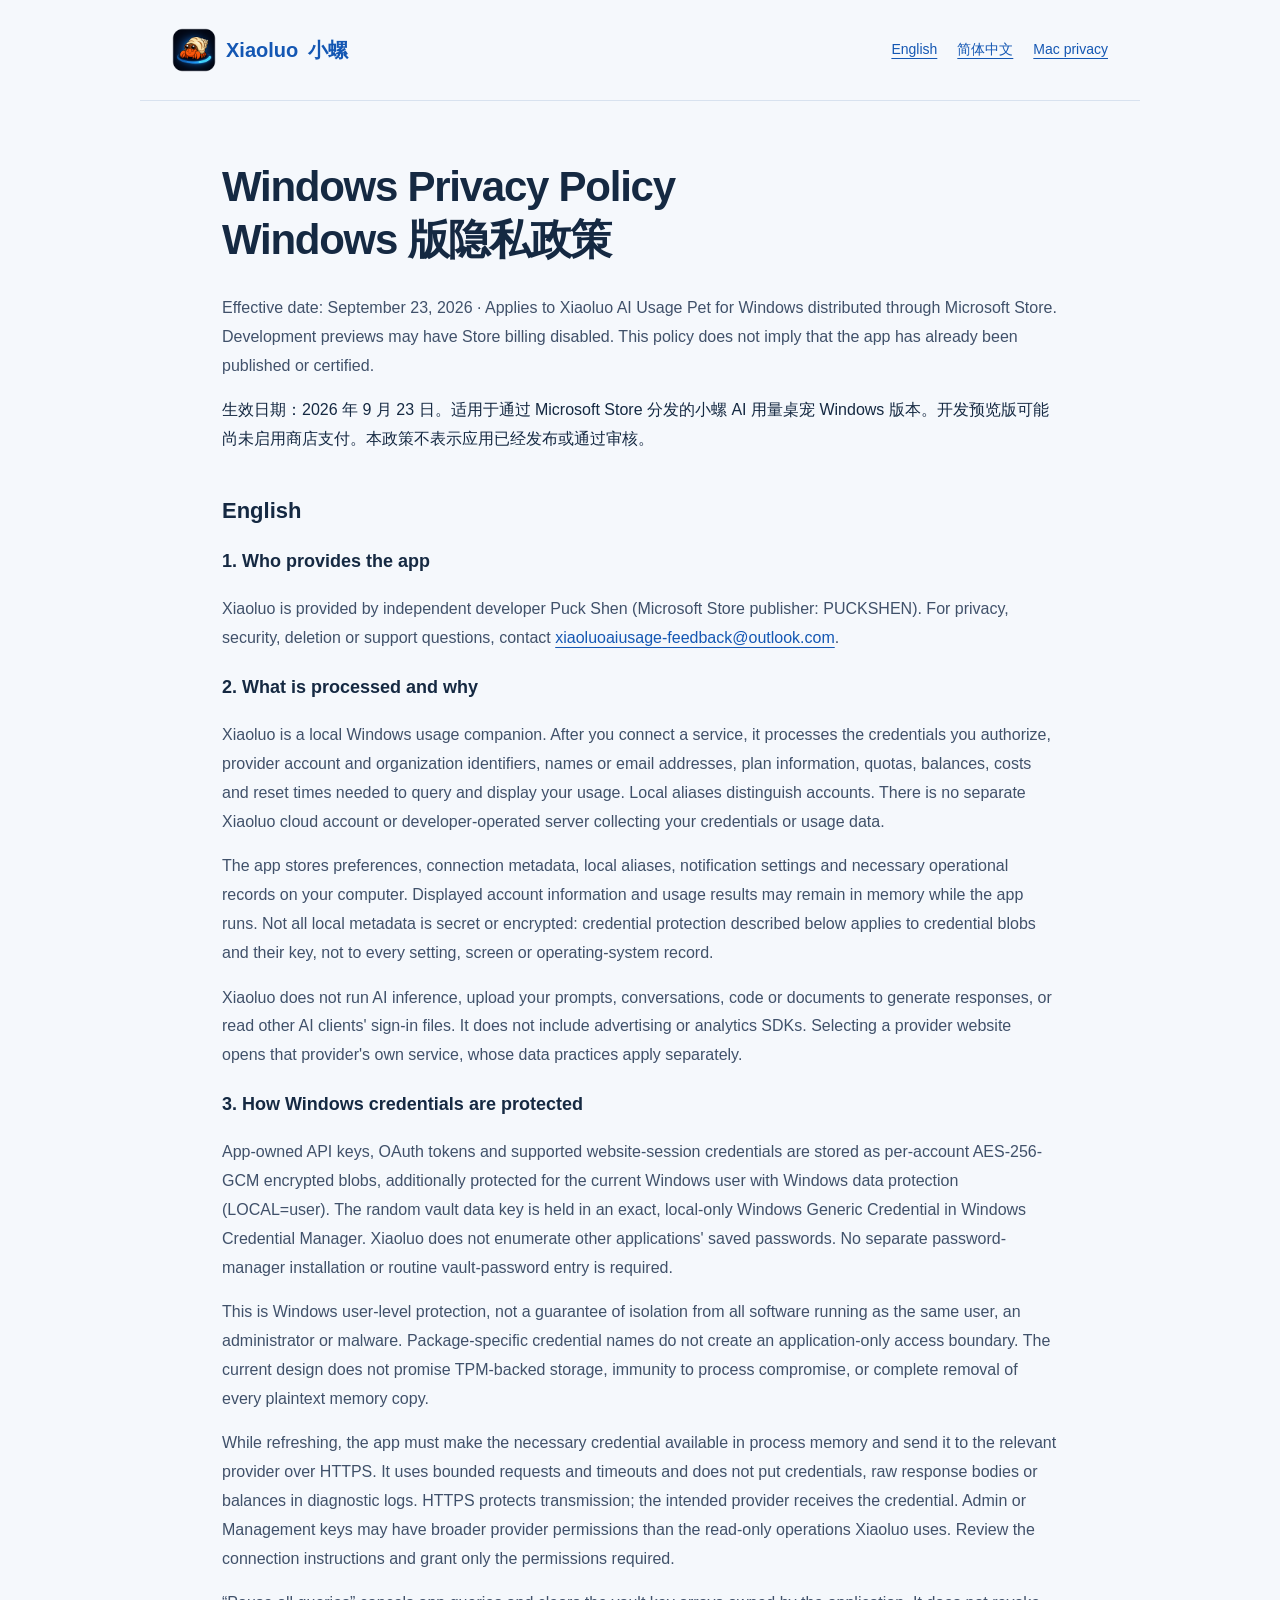
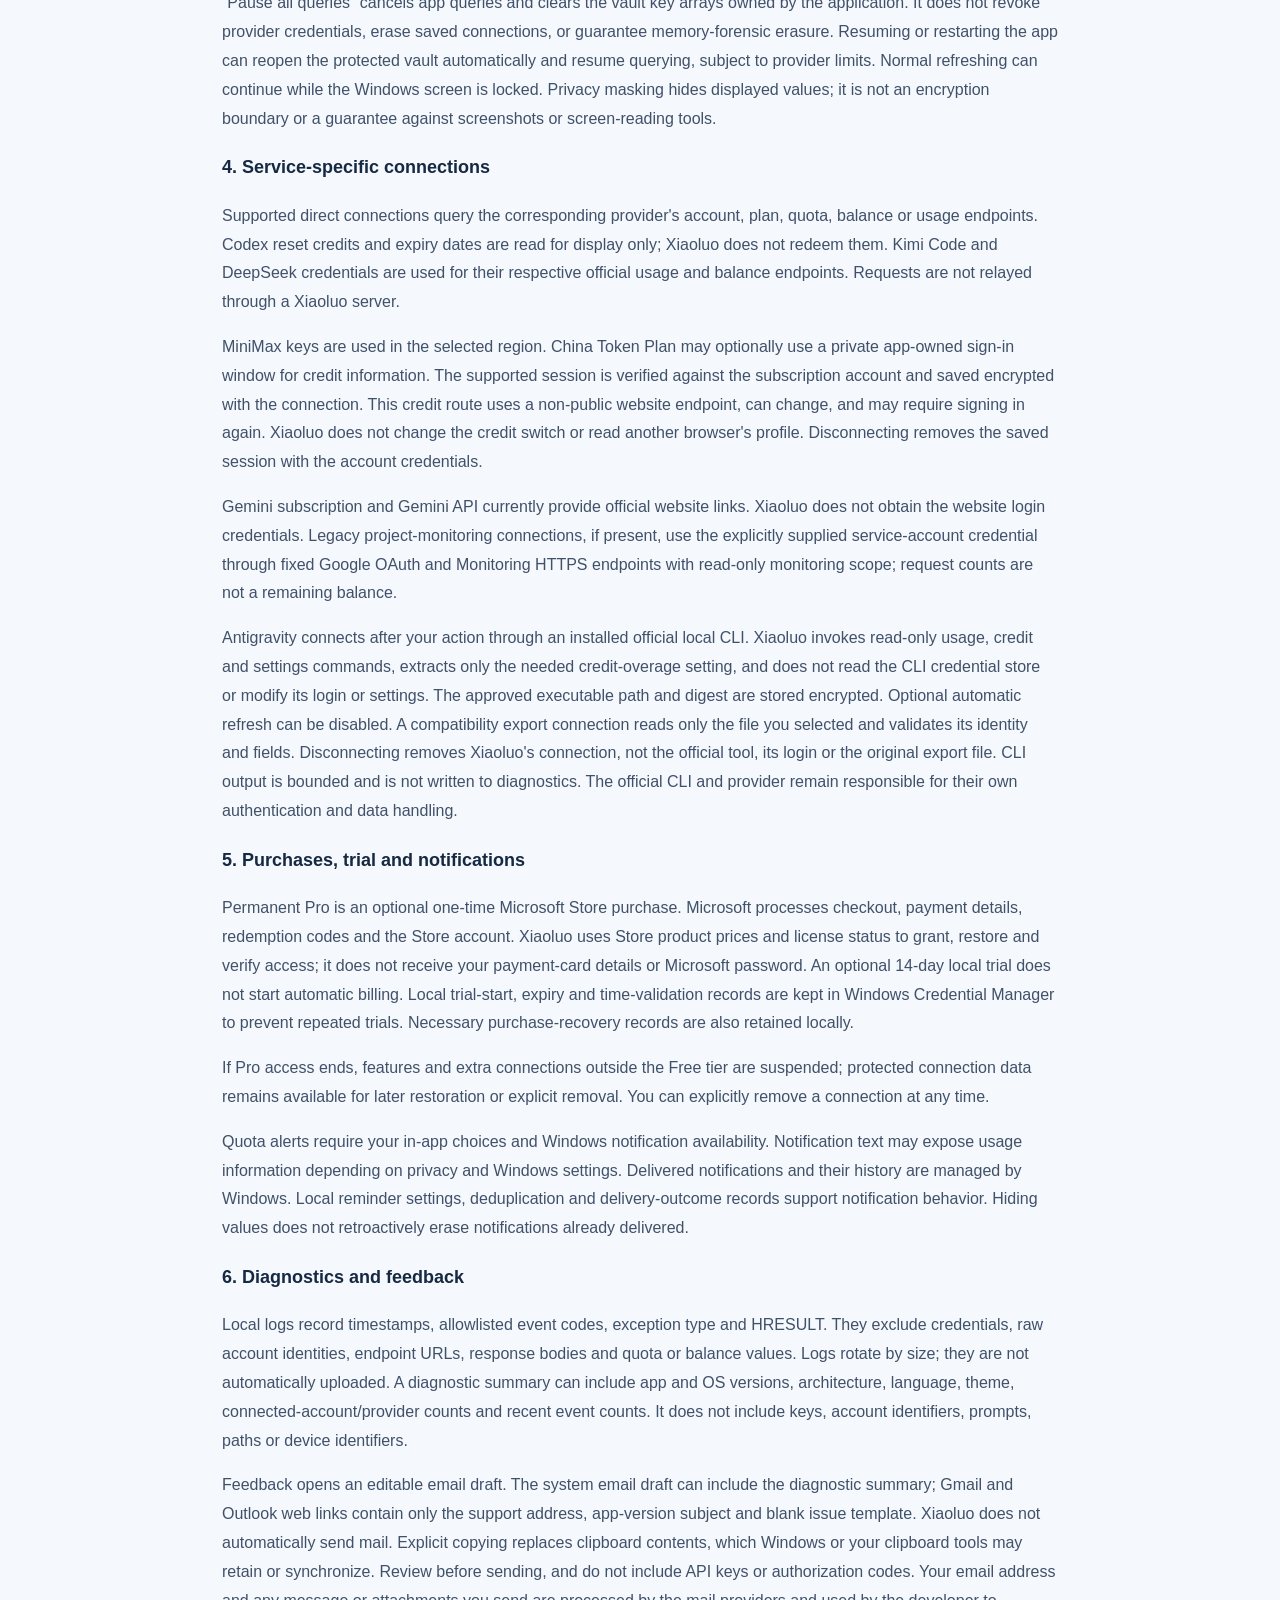
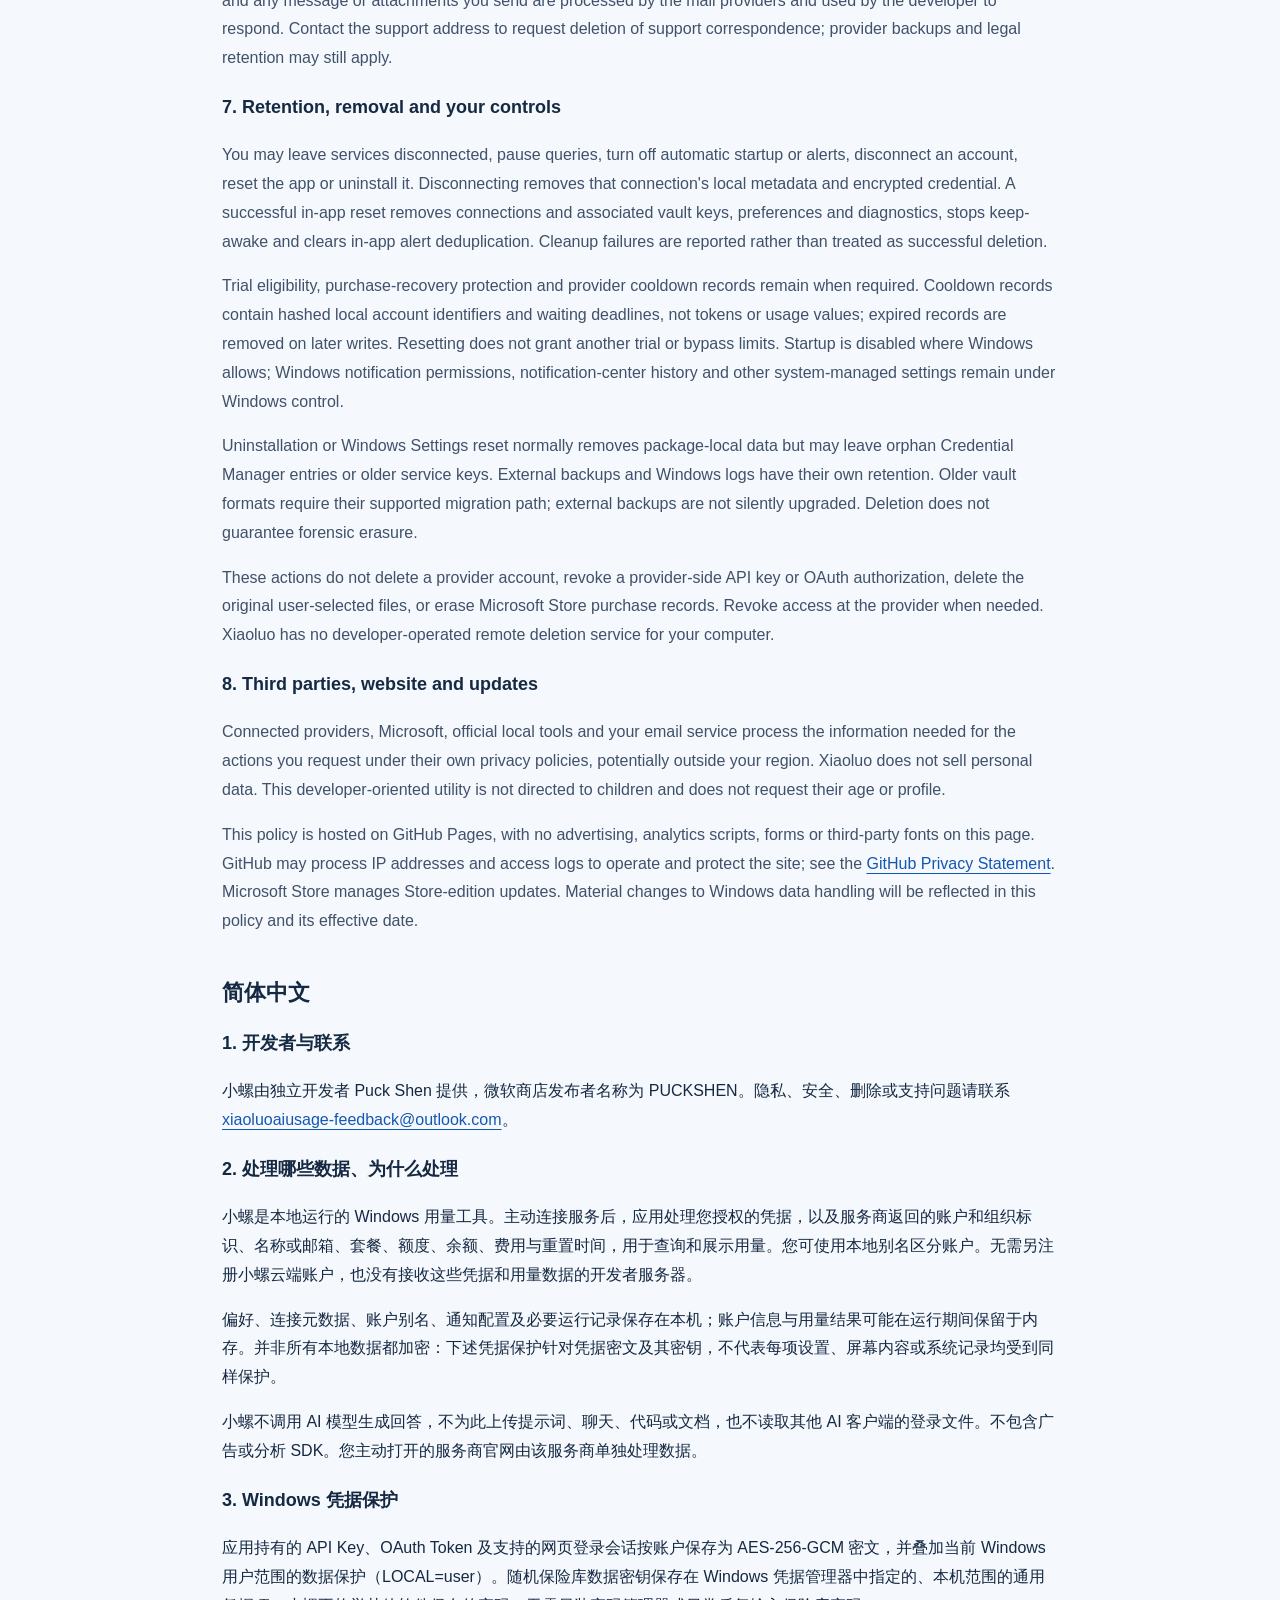
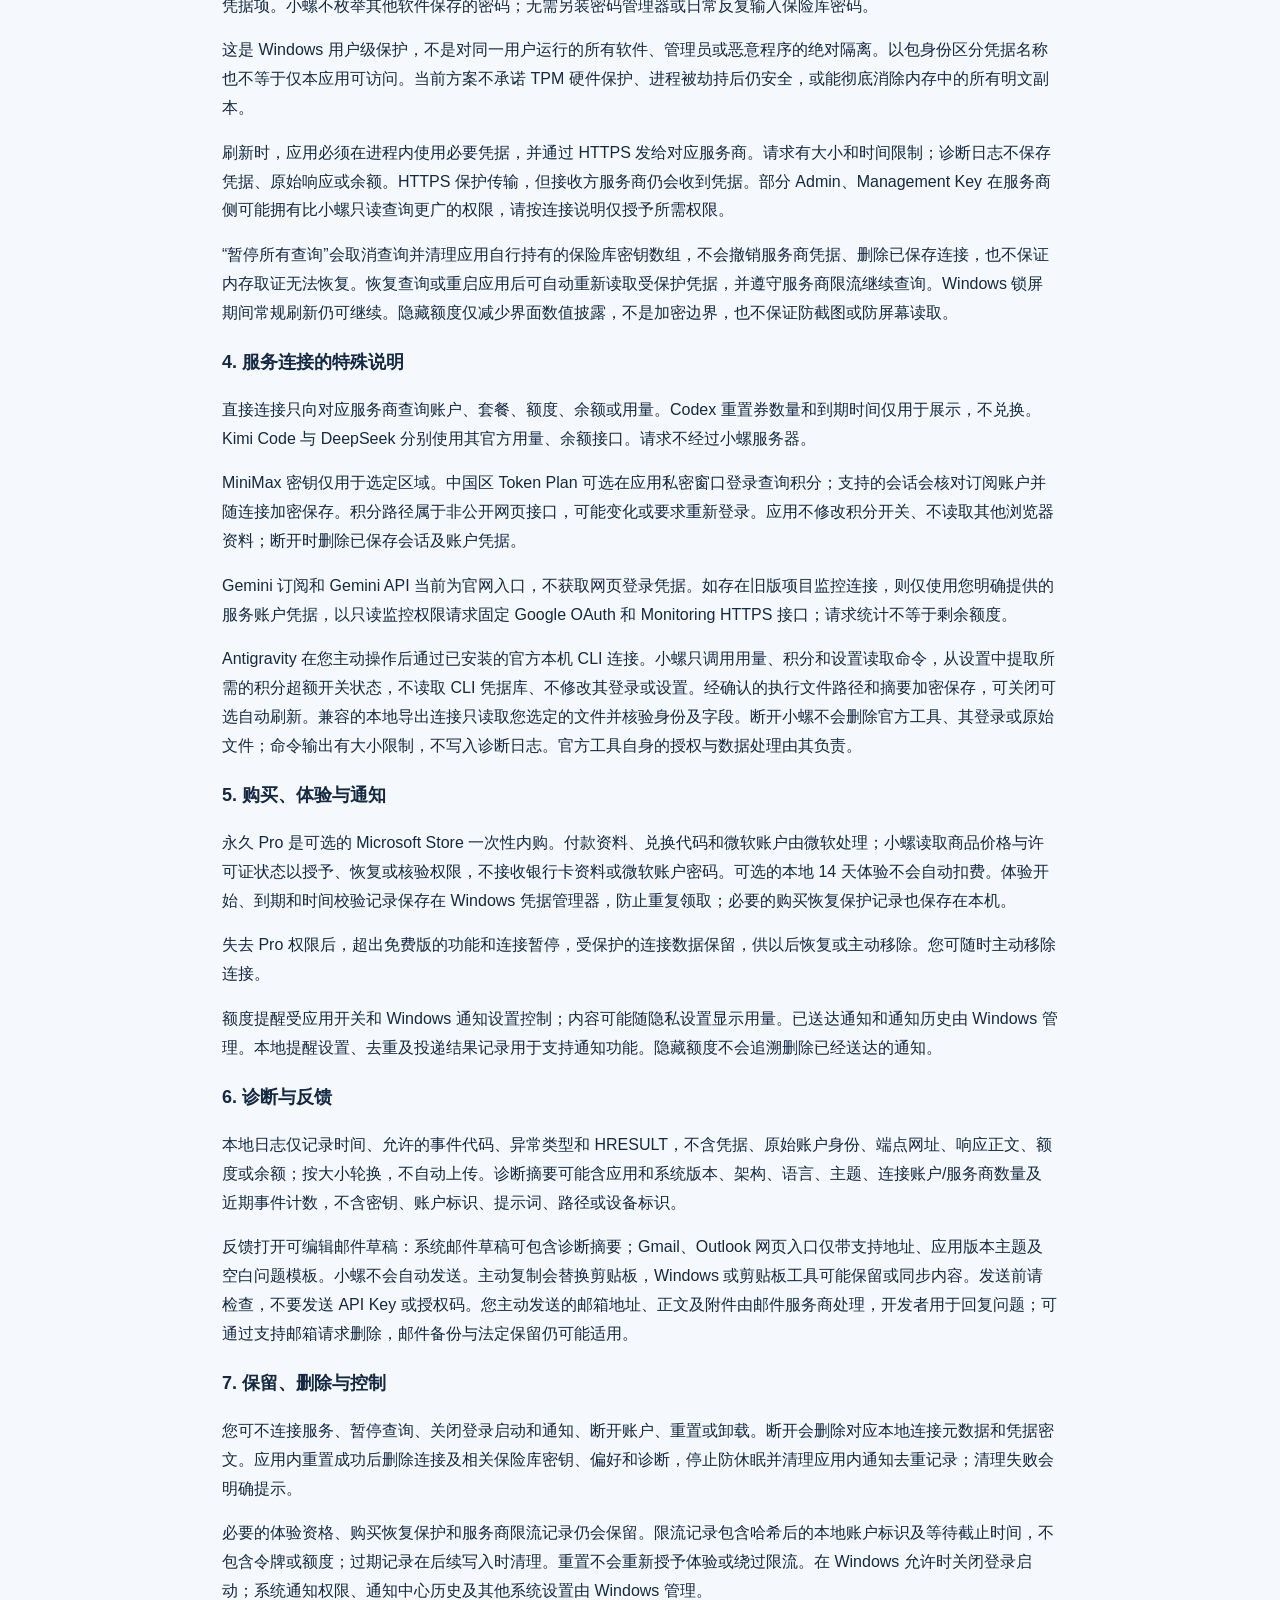
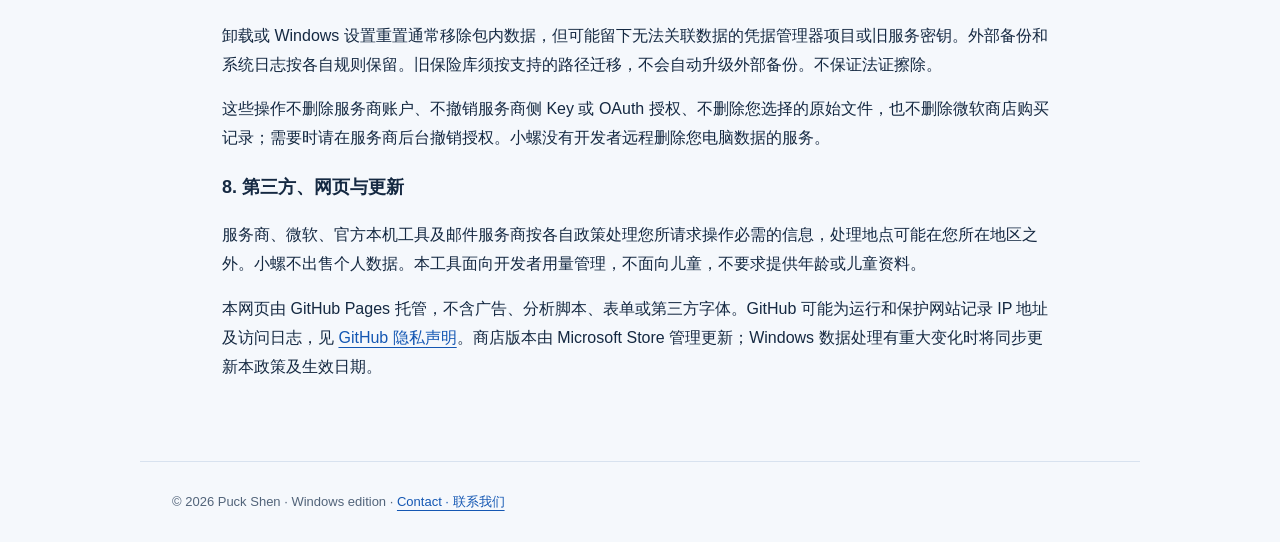
==== windows-privacy.html @ d37c3111 "Publish Windows-specific privacy policy" ====
<!doctype html>
<html lang="en">
<head><meta charset="utf-8"><meta name="viewport" content="width=device-width, initial-scale=1"><meta name="referrer" content="no-referrer">
<title>Windows Privacy Policy · Xiaoluo AI Usage Pet</title><meta name="description" content="Privacy and credential protection for Xiaoluo AI Usage Pet on Windows. 小螺 Windows 版隐私政策与凭据保护说明。">
<link rel="icon" href="icon.png"><link rel="stylesheet" href="style.css"></head>
<body><a class="skip" href="#main">Skip to content · 跳到正文</a>
<header><a class="brand" href="index.html"><img src="icon.png" width="44" height="44" alt="">Xiaoluo <span lang="zh-Hans">小螺</span></a><nav aria-label="Policy navigation"><a href="#english">English</a><a href="#chinese">简体中文</a><a href="privacy.html">Mac privacy</a></nav></header>
<main id="main"><h1>Windows Privacy Policy<br><span lang="zh-Hans">Windows 版隐私政策</span></h1>
<p>Effective date: September 23, 2026 · Applies to Xiaoluo AI Usage Pet for Windows distributed through Microsoft Store. Development previews may have Store billing disabled. This policy does not imply that the app has already been published or certified.</p>
<p lang="zh-Hans">生效日期：2026 年 9 月 23 日。适用于通过 Microsoft Store 分发的小螺 AI 用量桌宠 Windows 版本。开发预览版可能尚未启用商店支付。本政策不表示应用已经发布或通过审核。</p>
<section id="english" lang="en"><h2>English</h2>
<h3>1. Who provides the app</h3><p>Xiaoluo is provided by independent developer Puck Shen (Microsoft Store publisher: PUCKSHEN). For privacy, security, deletion or support questions, contact <a href="mailto:xiaoluoaiusage-feedback@outlook.com">xiaoluoaiusage-feedback@outlook.com</a>.</p>
<h3>2. What is processed and why</h3><p>Xiaoluo is a local Windows usage companion. After you connect a service, it processes the credentials you authorize, provider account and organization identifiers, names or email addresses, plan information, quotas, balances, costs and reset times needed to query and display your usage. Local aliases distinguish accounts. There is no separate Xiaoluo cloud account or developer-operated server collecting your credentials or usage data.</p>
<p>The app stores preferences, connection metadata, local aliases, notification settings and necessary operational records on your computer. Displayed account information and usage results may remain in memory while the app runs. Not all local metadata is secret or encrypted: credential protection described below applies to credential blobs and their key, not to every setting, screen or operating-system record.</p>
<p>Xiaoluo does not run AI inference, upload your prompts, conversations, code or documents to generate responses, or read other AI clients' sign-in files. It does not include advertising or analytics SDKs. Selecting a provider website opens that provider's own service, whose data practices apply separately.</p>
<h3>3. How Windows credentials are protected</h3><p>App-owned API keys, OAuth tokens and supported website-session credentials are stored as per-account AES-256-GCM encrypted blobs, additionally protected for the current Windows user with Windows data protection (LOCAL=user). The random vault data key is held in an exact, local-only Windows Generic Credential in Windows Credential Manager. Xiaoluo does not enumerate other applications' saved passwords. No separate password-manager installation or routine vault-password entry is required.</p>
<p>This is Windows user-level protection, not a guarantee of isolation from all software running as the same user, an administrator or malware. Package-specific credential names do not create an application-only access boundary. The current design does not promise TPM-backed storage, immunity to process compromise, or complete removal of every plaintext memory copy.</p>
<p>While refreshing, the app must make the necessary credential available in process memory and send it to the relevant provider over HTTPS. It uses bounded requests and timeouts and does not put credentials, raw response bodies or balances in diagnostic logs. HTTPS protects transmission; the intended provider receives the credential. Admin or Management keys may have broader provider permissions than the read-only operations Xiaoluo uses. Review the connection instructions and grant only the permissions required.</p>
<p>“Pause all queries” cancels app queries and clears the vault key arrays owned by the application. It does not revoke provider credentials, erase saved connections, or guarantee memory-forensic erasure. Resuming or restarting the app can reopen the protected vault automatically and resume querying, subject to provider limits. Normal refreshing can continue while the Windows screen is locked. Privacy masking hides displayed values; it is not an encryption boundary or a guarantee against screenshots or screen-reading tools.</p>
<h3>4. Service-specific connections</h3><p>Supported direct connections query the corresponding provider's account, plan, quota, balance or usage endpoints. Codex reset credits and expiry dates are read for display only; Xiaoluo does not redeem them. Kimi Code and DeepSeek credentials are used for their respective official usage and balance endpoints. Requests are not relayed through a Xiaoluo server.</p>
<p>MiniMax keys are used in the selected region. China Token Plan may optionally use a private app-owned sign-in window for credit information. The supported session is verified against the subscription account and saved encrypted with the connection. This credit route uses a non-public website endpoint, can change, and may require signing in again. Xiaoluo does not change the credit switch or read another browser's profile. Disconnecting removes the saved session with the account credentials.</p>
<p>Gemini subscription and Gemini API currently provide official website links. Xiaoluo does not obtain the website login credentials. Legacy project-monitoring connections, if present, use the explicitly supplied service-account credential through fixed Google OAuth and Monitoring HTTPS endpoints with read-only monitoring scope; request counts are not a remaining balance.</p>
<p>Antigravity connects after your action through an installed official local CLI. Xiaoluo invokes read-only usage, credit and settings commands, extracts only the needed credit-overage setting, and does not read the CLI credential store or modify its login or settings. The approved executable path and digest are stored encrypted. Optional automatic refresh can be disabled. A compatibility export connection reads only the file you selected and validates its identity and fields. Disconnecting removes Xiaoluo's connection, not the official tool, its login or the original export file. CLI output is bounded and is not written to diagnostics. The official CLI and provider remain responsible for their own authentication and data handling.</p>
<h3>5. Purchases, trial and notifications</h3><p>Permanent Pro is an optional one-time Microsoft Store purchase. Microsoft processes checkout, payment details, redemption codes and the Store account. Xiaoluo uses Store product prices and license status to grant, restore and verify access; it does not receive your payment-card details or Microsoft password. An optional 14-day local trial does not start automatic billing. Local trial-start, expiry and time-validation records are kept in Windows Credential Manager to prevent repeated trials. Necessary purchase-recovery records are also retained locally.</p>
<p>If Pro access ends, features and extra connections outside the Free tier are suspended; protected connection data remains available for later restoration or explicit removal. You can explicitly remove a connection at any time.</p>
<p>Quota alerts require your in-app choices and Windows notification availability. Notification text may expose usage information depending on privacy and Windows settings. Delivered notifications and their history are managed by Windows. Local reminder settings, deduplication and delivery-outcome records support notification behavior. Hiding values does not retroactively erase notifications already delivered.</p>
<h3>6. Diagnostics and feedback</h3><p>Local logs record timestamps, allowlisted event codes, exception type and HRESULT. They exclude credentials, raw account identities, endpoint URLs, response bodies and quota or balance values. Logs rotate by size; they are not automatically uploaded. A diagnostic summary can include app and OS versions, architecture, language, theme, connected-account/provider counts and recent event counts. It does not include keys, account identifiers, prompts, paths or device identifiers.</p>
<p>Feedback opens an editable email draft. The system email draft can include the diagnostic summary; Gmail and Outlook web links contain only the support address, app-version subject and blank issue template. Xiaoluo does not automatically send mail. Explicit copying replaces clipboard contents, which Windows or your clipboard tools may retain or synchronize. Review before sending, and do not include API keys or authorization codes. Your email address and any message or attachments you send are processed by the mail providers and used by the developer to respond. Contact the support address to request deletion of support correspondence; provider backups and legal retention may still apply.</p>
<h3>7. Retention, removal and your controls</h3><p>You may leave services disconnected, pause queries, turn off automatic startup or alerts, disconnect an account, reset the app or uninstall it. Disconnecting removes that connection's local metadata and encrypted credential. A successful in-app reset removes connections and associated vault keys, preferences and diagnostics, stops keep-awake and clears in-app alert deduplication. Cleanup failures are reported rather than treated as successful deletion.</p>
<p>Trial eligibility, purchase-recovery protection and provider cooldown records remain when required. Cooldown records contain hashed local account identifiers and waiting deadlines, not tokens or usage values; expired records are removed on later writes. Resetting does not grant another trial or bypass limits. Startup is disabled where Windows allows; Windows notification permissions, notification-center history and other system-managed settings remain under Windows control.</p>
<p>Uninstallation or Windows Settings reset normally removes package-local data but may leave orphan Credential Manager entries or older service keys. External backups and Windows logs have their own retention. Older vault formats require their supported migration path; external backups are not silently upgraded. Deletion does not guarantee forensic erasure.</p>
<p>These actions do not delete a provider account, revoke a provider-side API key or OAuth authorization, delete the original user-selected files, or erase Microsoft Store purchase records. Revoke access at the provider when needed. Xiaoluo has no developer-operated remote deletion service for your computer.</p>
<h3>8. Third parties, website and updates</h3><p>Connected providers, Microsoft, official local tools and your email service process the information needed for the actions you request under their own privacy policies, potentially outside your region. Xiaoluo does not sell personal data. This developer-oriented utility is not directed to children and does not request their age or profile.</p>
<p>This policy is hosted on GitHub Pages, with no advertising, analytics scripts, forms or third-party fonts on this page. GitHub may process IP addresses and access logs to operate and protect the site; see the <a href="https://docs.github.com/en/site-policy/privacy-policies/github-general-privacy-statement">GitHub Privacy Statement</a>. Microsoft Store manages Store-edition updates. Material changes to Windows data handling will be reflected in this policy and its effective date.</p></section>
<section id="chinese" lang="zh-Hans"><h2>简体中文</h2>
<h3>1. 开发者与联系</h3><p>小螺由独立开发者 Puck Shen 提供，微软商店发布者名称为 PUCKSHEN。隐私、安全、删除或支持问题请联系 <a href="mailto:xiaoluoaiusage-feedback@outlook.com">xiaoluoaiusage-feedback@outlook.com</a>。</p>
<h3>2. 处理哪些数据、为什么处理</h3><p>小螺是本地运行的 Windows 用量工具。主动连接服务后，应用处理您授权的凭据，以及服务商返回的账户和组织标识、名称或邮箱、套餐、额度、余额、费用与重置时间，用于查询和展示用量。您可使用本地别名区分账户。无需另注册小螺云端账户，也没有接收这些凭据和用量数据的开发者服务器。</p><p>偏好、连接元数据、账户别名、通知配置及必要运行记录保存在本机；账户信息与用量结果可能在运行期间保留于内存。并非所有本地数据都加密：下述凭据保护针对凭据密文及其密钥，不代表每项设置、屏幕内容或系统记录均受到同样保护。</p><p>小螺不调用 AI 模型生成回答，不为此上传提示词、聊天、代码或文档，也不读取其他 AI 客户端的登录文件。不包含广告或分析 SDK。您主动打开的服务商官网由该服务商单独处理数据。</p>
<h3>3. Windows 凭据保护</h3><p>应用持有的 API Key、OAuth Token 及支持的网页登录会话按账户保存为 AES-256-GCM 密文，并叠加当前 Windows 用户范围的数据保护（LOCAL=user）。随机保险库数据密钥保存在 Windows 凭据管理器中指定的、本机范围的通用凭据项。小螺不枚举其他软件保存的密码；无需另装密码管理器或日常反复输入保险库密码。</p><p>这是 Windows 用户级保护，不是对同一用户运行的所有软件、管理员或恶意程序的绝对隔离。以包身份区分凭据名称也不等于仅本应用可访问。当前方案不承诺 TPM 硬件保护、进程被劫持后仍安全，或能彻底消除内存中的所有明文副本。</p><p>刷新时，应用必须在进程内使用必要凭据，并通过 HTTPS 发给对应服务商。请求有大小和时间限制；诊断日志不保存凭据、原始响应或余额。HTTPS 保护传输，但接收方服务商仍会收到凭据。部分 Admin、Management Key 在服务商侧可能拥有比小螺只读查询更广的权限，请按连接说明仅授予所需权限。</p><p>“暂停所有查询”会取消查询并清理应用自行持有的保险库密钥数组，不会撤销服务商凭据、删除已保存连接，也不保证内存取证无法恢复。恢复查询或重启应用后可自动重新读取受保护凭据，并遵守服务商限流继续查询。Windows 锁屏期间常规刷新仍可继续。隐藏额度仅减少界面数值披露，不是加密边界，也不保证防截图或防屏幕读取。</p>
<h3>4. 服务连接的特殊说明</h3><p>直接连接只向对应服务商查询账户、套餐、额度、余额或用量。Codex 重置券数量和到期时间仅用于展示，不兑换。Kimi Code 与 DeepSeek 分别使用其官方用量、余额接口。请求不经过小螺服务器。</p><p>MiniMax 密钥仅用于选定区域。中国区 Token Plan 可选在应用私密窗口登录查询积分；支持的会话会核对订阅账户并随连接加密保存。积分路径属于非公开网页接口，可能变化或要求重新登录。应用不修改积分开关、不读取其他浏览器资料；断开时删除已保存会话及账户凭据。</p><p>Gemini 订阅和 Gemini API 当前为官网入口，不获取网页登录凭据。如存在旧版项目监控连接，则仅使用您明确提供的服务账户凭据，以只读监控权限请求固定 Google OAuth 和 Monitoring HTTPS 接口；请求统计不等于剩余额度。</p><p>Antigravity 在您主动操作后通过已安装的官方本机 CLI 连接。小螺只调用用量、积分和设置读取命令，从设置中提取所需的积分超额开关状态，不读取 CLI 凭据库、不修改其登录或设置。经确认的执行文件路径和摘要加密保存，可关闭可选自动刷新。兼容的本地导出连接只读取您选定的文件并核验身份及字段。断开小螺不会删除官方工具、其登录或原始文件；命令输出有大小限制，不写入诊断日志。官方工具自身的授权与数据处理由其负责。</p>
<h3>5. 购买、体验与通知</h3><p>永久 Pro 是可选的 Microsoft Store 一次性内购。付款资料、兑换代码和微软账户由微软处理；小螺读取商品价格与许可证状态以授予、恢复或核验权限，不接收银行卡资料或微软账户密码。可选的本地 14 天体验不会自动扣费。体验开始、到期和时间校验记录保存在 Windows 凭据管理器，防止重复领取；必要的购买恢复保护记录也保存在本机。</p><p>失去 Pro 权限后，超出免费版的功能和连接暂停，受保护的连接数据保留，供以后恢复或主动移除。您可随时主动移除连接。</p><p>额度提醒受应用开关和 Windows 通知设置控制；内容可能随隐私设置显示用量。已送达通知和通知历史由 Windows 管理。本地提醒设置、去重及投递结果记录用于支持通知功能。隐藏额度不会追溯删除已经送达的通知。</p>
<h3>6. 诊断与反馈</h3><p>本地日志仅记录时间、允许的事件代码、异常类型和 HRESULT，不含凭据、原始账户身份、端点网址、响应正文、额度或余额；按大小轮换，不自动上传。诊断摘要可能含应用和系统版本、架构、语言、主题、连接账户/服务商数量及近期事件计数，不含密钥、账户标识、提示词、路径或设备标识。</p><p>反馈打开可编辑邮件草稿：系统邮件草稿可包含诊断摘要；Gmail、Outlook 网页入口仅带支持地址、应用版本主题及空白问题模板。小螺不会自动发送。主动复制会替换剪贴板，Windows 或剪贴板工具可能保留或同步内容。发送前请检查，不要发送 API Key 或授权码。您主动发送的邮箱地址、正文及附件由邮件服务商处理，开发者用于回复问题；可通过支持邮箱请求删除，邮件备份与法定保留仍可能适用。</p>
<h3>7. 保留、删除与控制</h3><p>您可不连接服务、暂停查询、关闭登录启动和通知、断开账户、重置或卸载。断开会删除对应本地连接元数据和凭据密文。应用内重置成功后删除连接及相关保险库密钥、偏好和诊断，停止防休眠并清理应用内通知去重记录；清理失败会明确提示。</p><p>必要的体验资格、购买恢复保护和服务商限流记录仍会保留。限流记录包含哈希后的本地账户标识及等待截止时间，不包含令牌或额度；过期记录在后续写入时清理。重置不会重新授予体验或绕过限流。在 Windows 允许时关闭登录启动；系统通知权限、通知中心历史及其他系统设置由 Windows 管理。</p><p>卸载或 Windows 设置重置通常移除包内数据，但可能留下无法关联数据的凭据管理器项目或旧服务密钥。外部备份和系统日志按各自规则保留。旧保险库须按支持的路径迁移，不会自动升级外部备份。不保证法证擦除。</p><p>这些操作不删除服务商账户、不撤销服务商侧 Key 或 OAuth 授权、不删除您选择的原始文件，也不删除微软商店购买记录；需要时请在服务商后台撤销授权。小螺没有开发者远程删除您电脑数据的服务。</p>
<h3>8. 第三方、网页与更新</h3><p>服务商、微软、官方本机工具及邮件服务商按各自政策处理您所请求操作必需的信息，处理地点可能在您所在地区之外。小螺不出售个人数据。本工具面向开发者用量管理，不面向儿童，不要求提供年龄或儿童资料。</p><p>本网页由 GitHub Pages 托管，不含广告、分析脚本、表单或第三方字体。GitHub 可能为运行和保护网站记录 IP 地址及访问日志，见 <a href="https://docs.github.com/en/site-policy/privacy-policies/github-general-privacy-statement">GitHub 隐私声明</a>。商店版本由 Microsoft Store 管理更新；Windows 数据处理有重大变化时将同步更新本政策及生效日期。</p></section>
</main><footer>© 2026 Puck Shen · Windows edition · <a href="mailto:xiaoluoaiusage-feedback@outlook.com">Contact · 联系我们</a></footer></body></html>
---- style.css ----
*{box-sizing:border-box}html{color-scheme:light dark}body{margin:0;background:#f5f8fc;color:#152942;font:16px/1.8 -apple-system,BlinkMacSystemFont,"Segoe UI",sans-serif}a{color:#1457b3;text-underline-offset:4px}header,main,footer{max-width:1000px;margin:auto;padding:28px 32px}header{display:flex;justify-content:space-between;align-items:center;gap:20px;border-bottom:1px solid #d8e2ef}.brand{display:flex;align-items:center;gap:10px;text-decoration:none;font-weight:700;font-size:20px}.brand img{border-radius:10px}nav{display:flex;gap:20px;flex-wrap:wrap}nav a{font-size:14px}main{max-width:900px;padding-top:42px;padding-bottom:64px}h1{font-size:clamp(28px,4vw,42px);line-height:1.25;letter-spacing:-.03em;margin:18px 0 28px}h2{font-size:22px;line-height:1.4;margin:42px 0 16px}h3{font-size:18px}p,li{overflow-wrap:anywhere}p:lang(en),li:lang(en){color:#40516a}ul{padding-left:24px}li{margin:10px 0}strong{color:inherit}code{background:#e7edf5;border-radius:4px;padding:2px 5px}.hero{text-align:center;padding:20px 0 35px}.hero>p{max-width:680px;margin:16px auto}.eyebrow{color:#1457b3!important;font-size:12px;font-weight:700;letter-spacing:.14em}.cards{display:grid;grid-template-columns:1fr 1fr;gap:20px}.cards article{background:white;border:1px solid #d8e2ef;border-radius:18px;padding:24px}.cards h2{margin:0 0 12px}.button{display:inline-block;background:#1457b3;color:white;padding:10px 20px;border-radius:10px;text-decoration:none}footer{border-top:1px solid #d8e2ef;font-size:13px;color:#52647a}.skip{position:absolute;top:-100px;padding:12px;background:white}.skip:focus{top:4px}a:focus-visible{outline:3px solid #ef9700;outline-offset:5px}@media(max-width:650px){header{align-items:flex-start;flex-direction:column}header,main,footer{padding-left:22px;padding-right:22px}.cards{grid-template-columns:1fr}nav{gap:12px}.hero{padding-top:0}}@media(prefers-color-scheme:dark){body{background:#101c2b;color:#e7eff8}a,.eyebrow{color:#86bcff!important}p:lang(en),li:lang(en){color:#b9c8db}.cards article{background:#17273a;border-color:#304259}header,footer{border-color:#304259}footer{color:#b9c8db}code{background:#22354c}.button{background:#245fae;color:white!important}.skip{background:#17273a}}
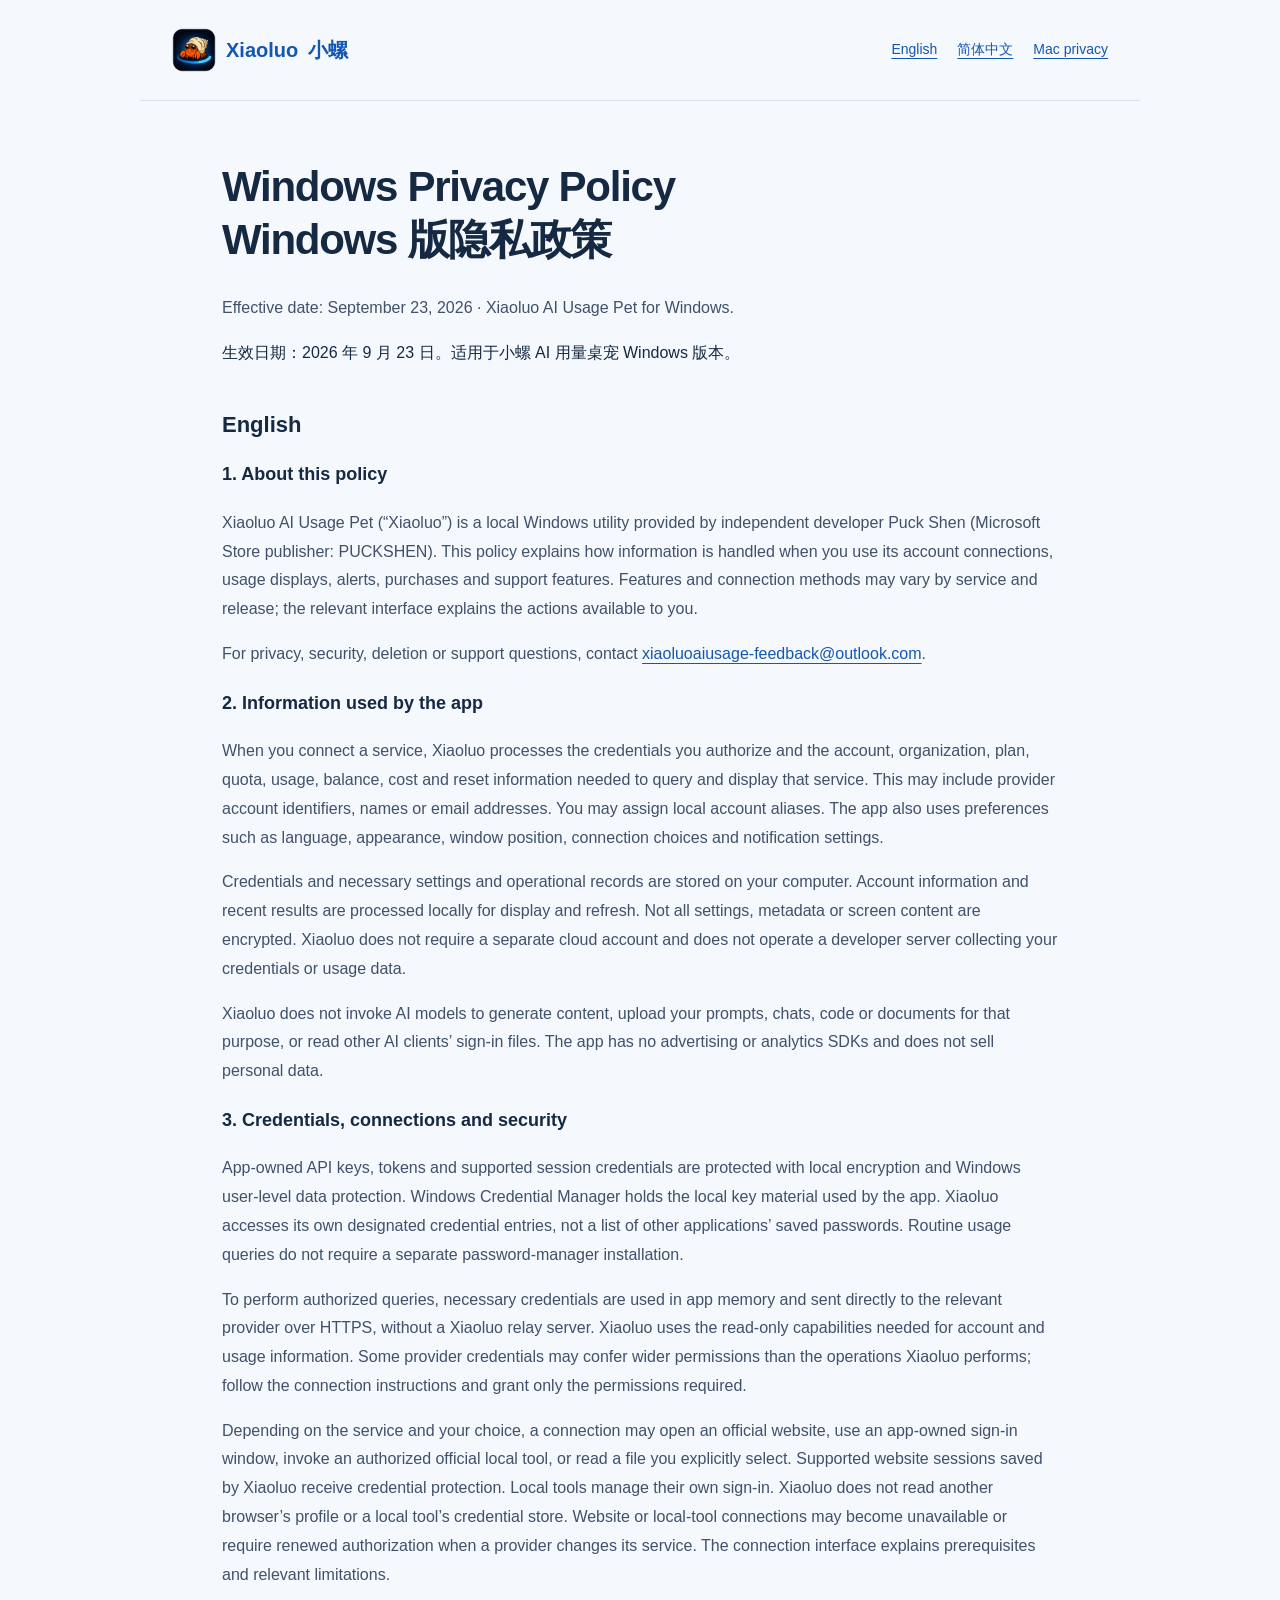
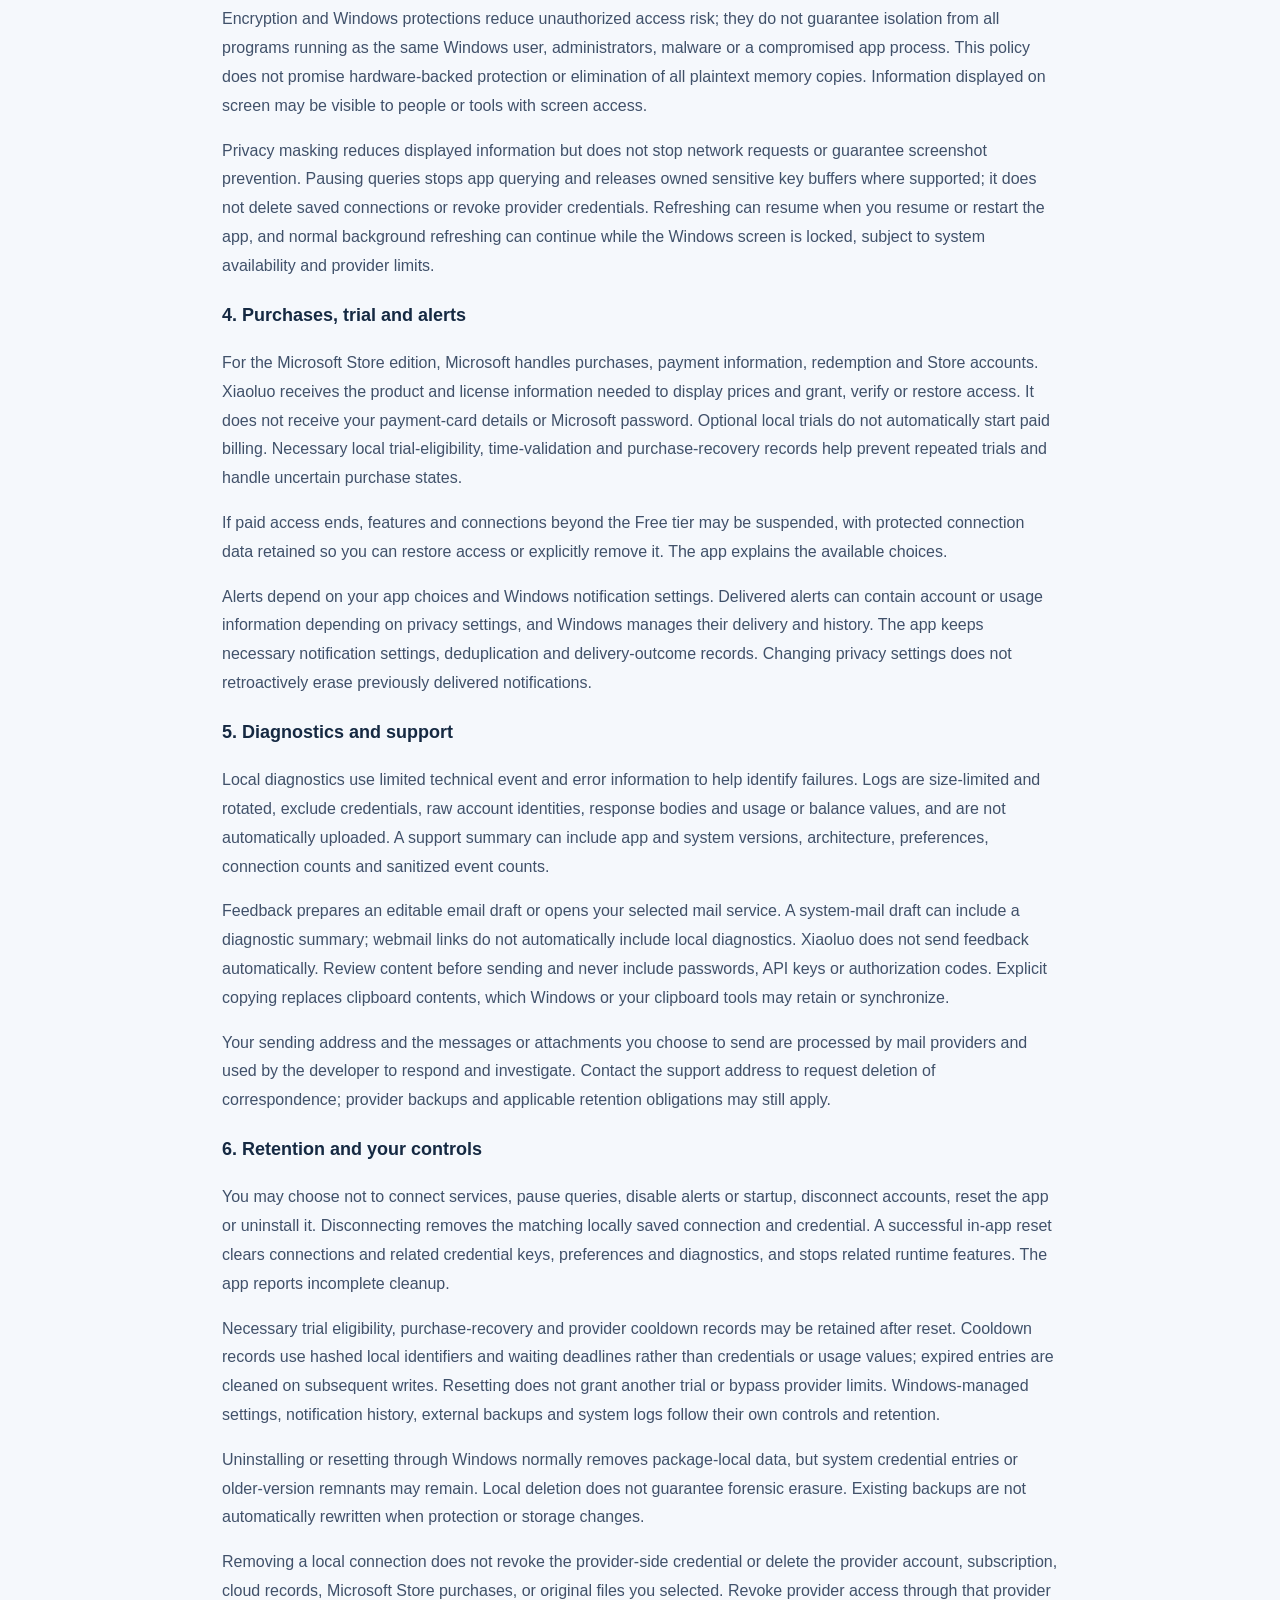
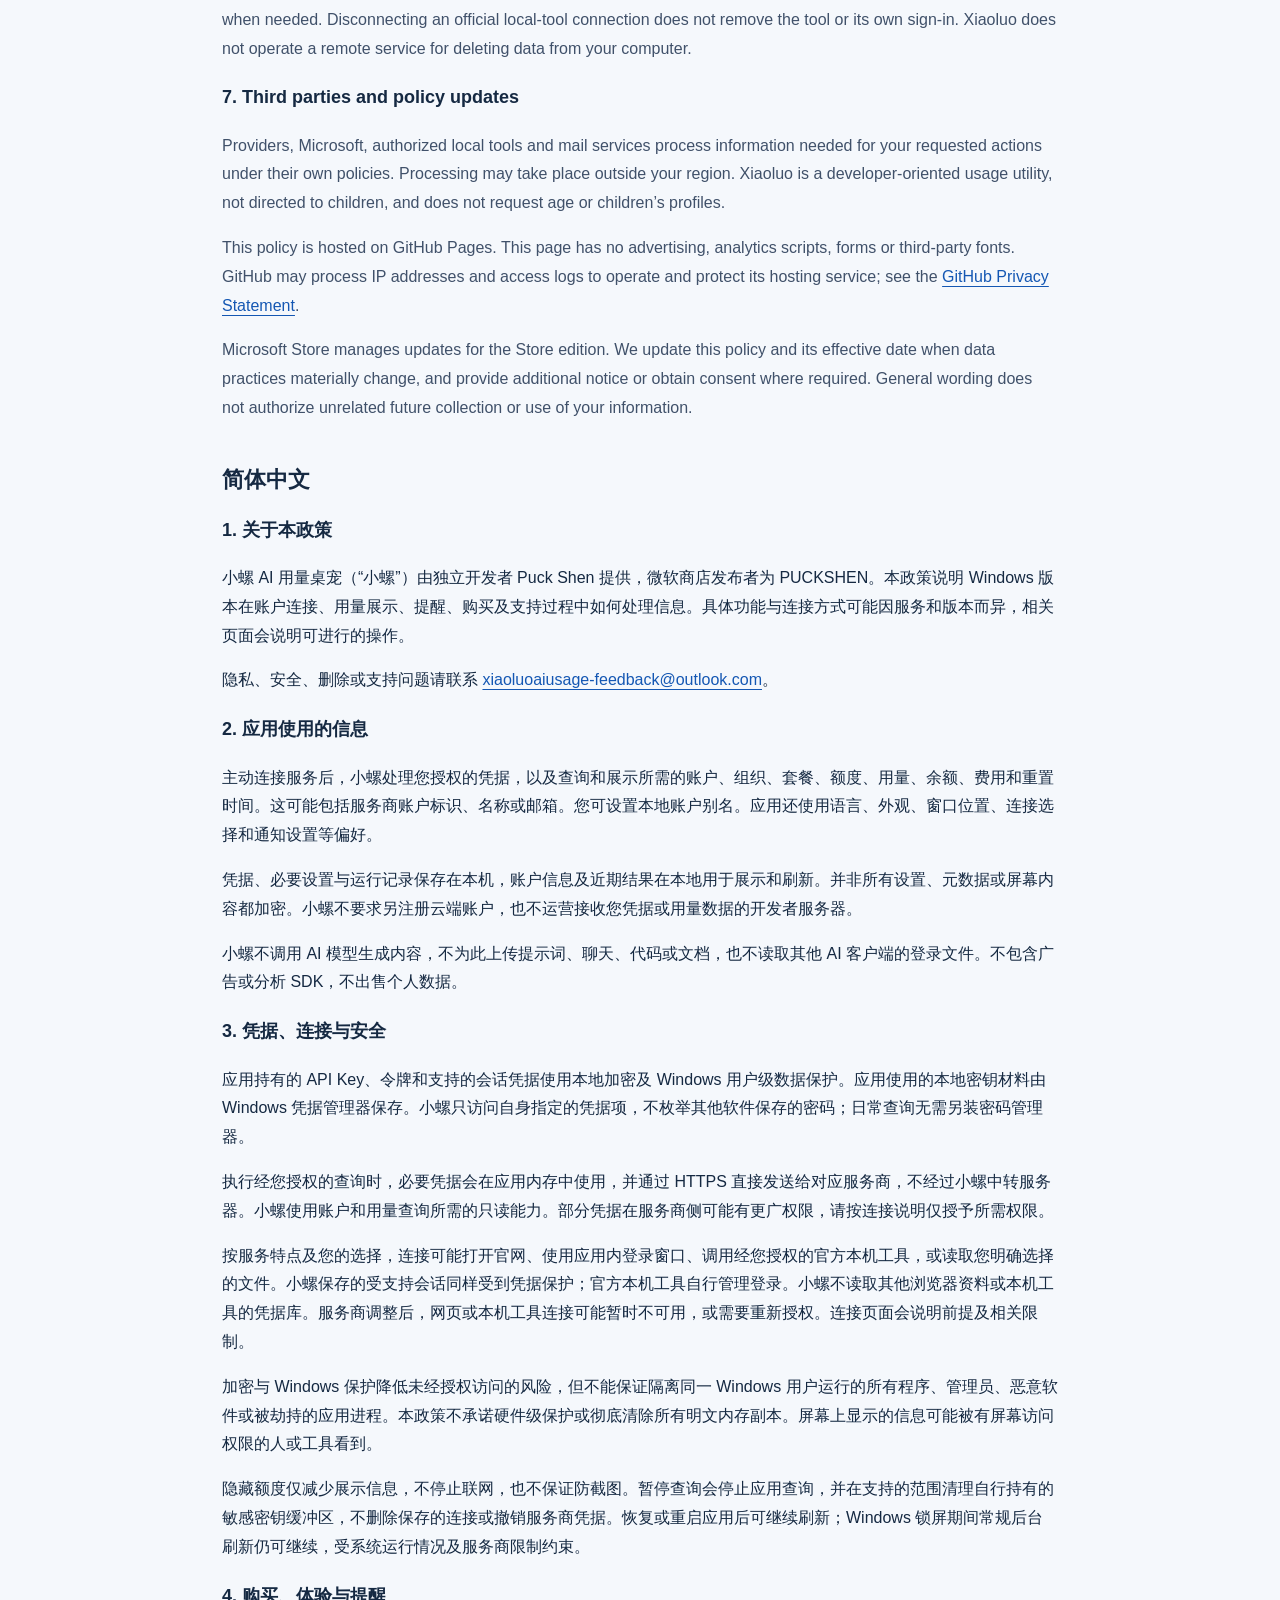
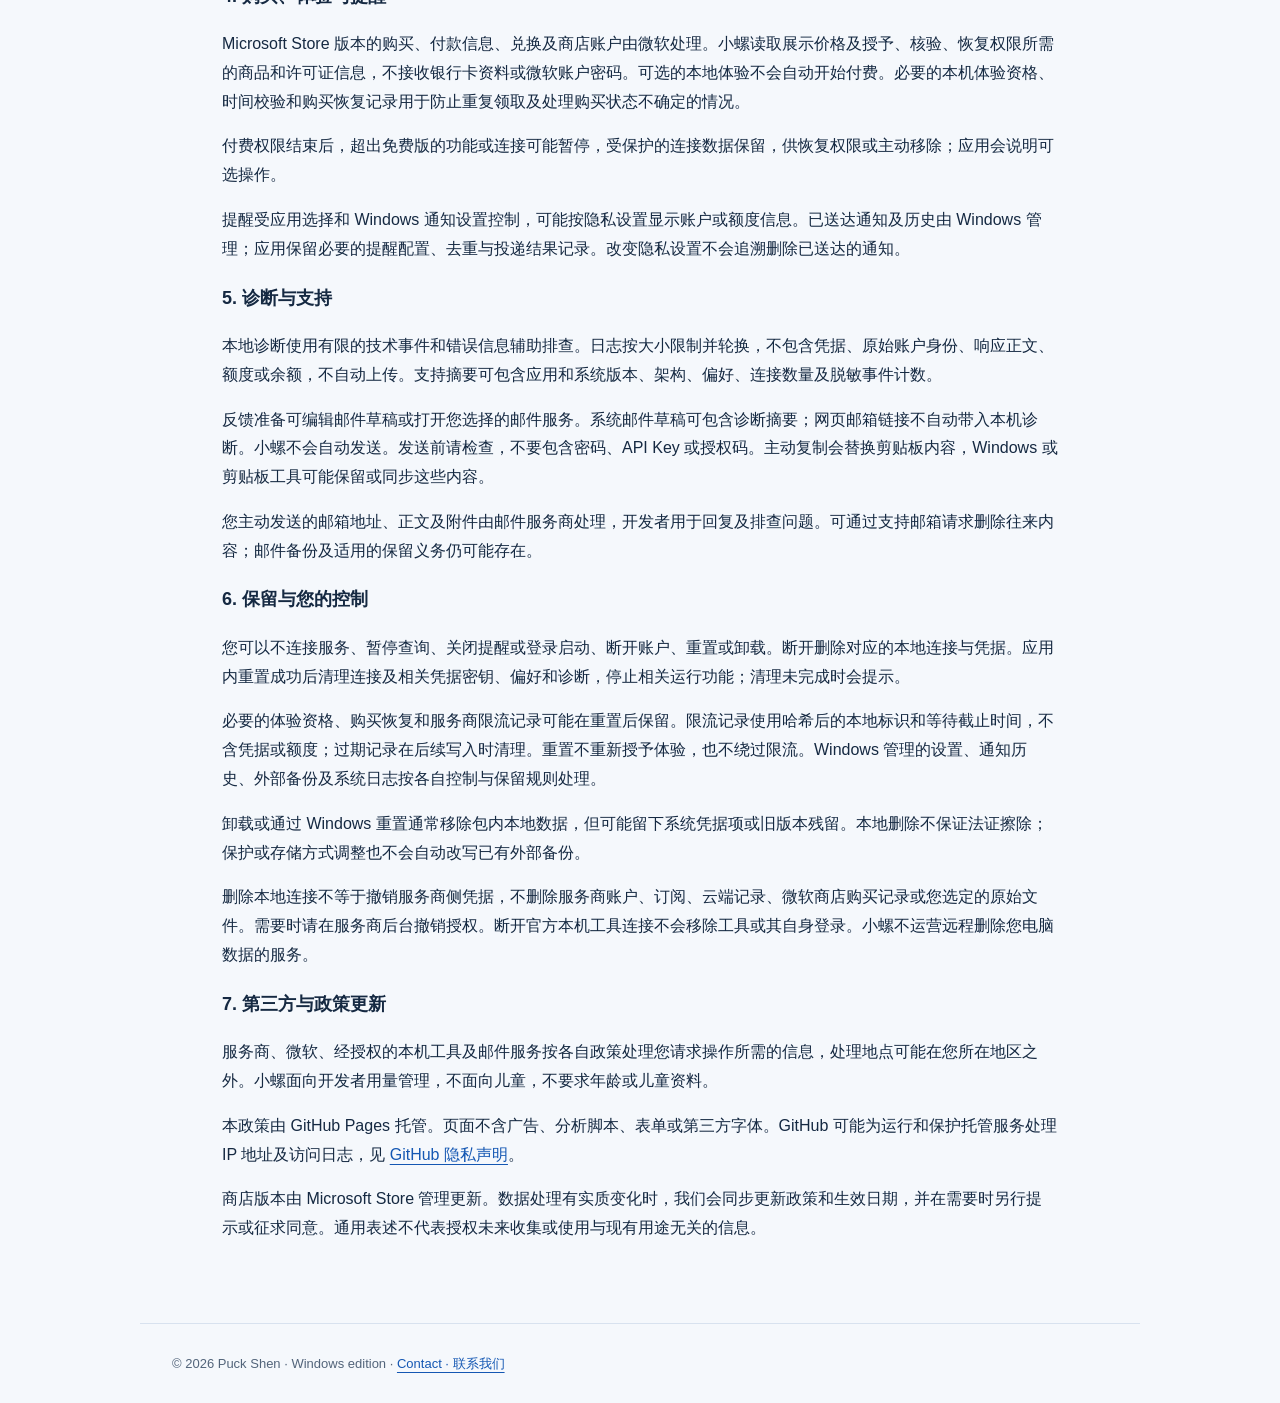
==== commit d9a701d6: "Keep Windows privacy policy stable across implementation updates" ====
--- a/windows-privacy.html
+++ b/windows-privacy.html
@@ -1,44 +1,21 @@
 <!doctype html>
-<html lang="en">
-<head><meta charset="utf-8"><meta name="viewport" content="width=device-width, initial-scale=1"><meta name="referrer" content="no-referrer">
-<title>Windows Privacy Policy · Xiaoluo AI Usage Pet</title><meta name="description" content="Privacy and credential protection for Xiaoluo AI Usage Pet on Windows. 小螺 Windows 版隐私政策与凭据保护说明。">
-<link rel="icon" href="icon.png"><link rel="stylesheet" href="style.css"></head>
-<body><a class="skip" href="#main">Skip to content · 跳到正文</a>
-<header><a class="brand" href="index.html"><img src="icon.png" width="44" height="44" alt="">Xiaoluo <span lang="zh-Hans">小螺</span></a><nav aria-label="Policy navigation"><a href="#english">English</a><a href="#chinese">简体中文</a><a href="privacy.html">Mac privacy</a></nav></header>
-<main id="main"><h1>Windows Privacy Policy<br><span lang="zh-Hans">Windows 版隐私政策</span></h1>
-<p>Effective date: September 23, 2026 · Applies to Xiaoluo AI Usage Pet for Windows distributed through Microsoft Store. Development previews may have Store billing disabled. This policy does not imply that the app has already been published or certified.</p>
-<p lang="zh-Hans">生效日期：2026 年 9 月 23 日。适用于通过 Microsoft Store 分发的小螺 AI 用量桌宠 Windows 版本。开发预览版可能尚未启用商店支付。本政策不表示应用已经发布或通过审核。</p>
+<html lang="en"><head><meta charset="utf-8"><meta name="viewport" content="width=device-width, initial-scale=1"><meta name="referrer" content="no-referrer"><title>Windows Privacy Policy · Xiaoluo AI Usage Pet</title><meta name="description" content="How Xiaoluo AI Usage Pet for Windows handles account information, credentials, usage data and purchases. 小螺 Windows 版隐私政策。"><link rel="icon" href="icon.png"><link rel="stylesheet" href="style.css"></head>
+<body><a class="skip" href="#main">Skip to content · 跳到正文</a><header><a class="brand" href="index.html"><img src="icon.png" width="44" height="44" alt="">Xiaoluo <span lang="zh-Hans">小螺</span></a><nav aria-label="Policy navigation"><a href="#english">English</a><a href="#chinese">简体中文</a><a href="privacy.html">Mac privacy</a></nav></header>
+<main id="main"><h1>Windows Privacy Policy<br><span lang="zh-Hans">Windows 版隐私政策</span></h1><p>Effective date: September 23, 2026 · Xiaoluo AI Usage Pet for Windows.</p><p lang="zh-Hans">生效日期：2026 年 9 月 23 日。适用于小螺 AI 用量桌宠 Windows 版本。</p>
 <section id="english" lang="en"><h2>English</h2>
-<h3>1. Who provides the app</h3><p>Xiaoluo is provided by independent developer Puck Shen (Microsoft Store publisher: PUCKSHEN). For privacy, security, deletion or support questions, contact <a href="mailto:xiaoluoaiusage-feedback@outlook.com">xiaoluoaiusage-feedback@outlook.com</a>.</p>
-<h3>2. What is processed and why</h3><p>Xiaoluo is a local Windows usage companion. After you connect a service, it processes the credentials you authorize, provider account and organization identifiers, names or email addresses, plan information, quotas, balances, costs and reset times needed to query and display your usage. Local aliases distinguish accounts. There is no separate Xiaoluo cloud account or developer-operated server collecting your credentials or usage data.</p>
-<p>The app stores preferences, connection metadata, local aliases, notification settings and necessary operational records on your computer. Displayed account information and usage results may remain in memory while the app runs. Not all local metadata is secret or encrypted: credential protection described below applies to credential blobs and their key, not to every setting, screen or operating-system record.</p>
-<p>Xiaoluo does not run AI inference, upload your prompts, conversations, code or documents to generate responses, or read other AI clients' sign-in files. It does not include advertising or analytics SDKs. Selecting a provider website opens that provider's own service, whose data practices apply separately.</p>
-<h3>3. How Windows credentials are protected</h3><p>App-owned API keys, OAuth tokens and supported website-session credentials are stored as per-account AES-256-GCM encrypted blobs, additionally protected for the current Windows user with Windows data protection (LOCAL=user). The random vault data key is held in an exact, local-only Windows Generic Credential in Windows Credential Manager. Xiaoluo does not enumerate other applications' saved passwords. No separate password-manager installation or routine vault-password entry is required.</p>
-<p>This is Windows user-level protection, not a guarantee of isolation from all software running as the same user, an administrator or malware. Package-specific credential names do not create an application-only access boundary. The current design does not promise TPM-backed storage, immunity to process compromise, or complete removal of every plaintext memory copy.</p>
-<p>While refreshing, the app must make the necessary credential available in process memory and send it to the relevant provider over HTTPS. It uses bounded requests and timeouts and does not put credentials, raw response bodies or balances in diagnostic logs. HTTPS protects transmission; the intended provider receives the credential. Admin or Management keys may have broader provider permissions than the read-only operations Xiaoluo uses. Review the connection instructions and grant only the permissions required.</p>
-<p>“Pause all queries” cancels app queries and clears the vault key arrays owned by the application. It does not revoke provider credentials, erase saved connections, or guarantee memory-forensic erasure. Resuming or restarting the app can reopen the protected vault automatically and resume querying, subject to provider limits. Normal refreshing can continue while the Windows screen is locked. Privacy masking hides displayed values; it is not an encryption boundary or a guarantee against screenshots or screen-reading tools.</p>
-<h3>4. Service-specific connections</h3><p>Supported direct connections query the corresponding provider's account, plan, quota, balance or usage endpoints. Codex reset credits and expiry dates are read for display only; Xiaoluo does not redeem them. Kimi Code and DeepSeek credentials are used for their respective official usage and balance endpoints. Requests are not relayed through a Xiaoluo server.</p>
-<p>MiniMax keys are used in the selected region. China Token Plan may optionally use a private app-owned sign-in window for credit information. The supported session is verified against the subscription account and saved encrypted with the connection. This credit route uses a non-public website endpoint, can change, and may require signing in again. Xiaoluo does not change the credit switch or read another browser's profile. Disconnecting removes the saved session with the account credentials.</p>
-<p>Gemini subscription and Gemini API currently provide official website links. Xiaoluo does not obtain the website login credentials. Legacy project-monitoring connections, if present, use the explicitly supplied service-account credential through fixed Google OAuth and Monitoring HTTPS endpoints with read-only monitoring scope; request counts are not a remaining balance.</p>
-<p>Antigravity connects after your action through an installed official local CLI. Xiaoluo invokes read-only usage, credit and settings commands, extracts only the needed credit-overage setting, and does not read the CLI credential store or modify its login or settings. The approved executable path and digest are stored encrypted. Optional automatic refresh can be disabled. A compatibility export connection reads only the file you selected and validates its identity and fields. Disconnecting removes Xiaoluo's connection, not the official tool, its login or the original export file. CLI output is bounded and is not written to diagnostics. The official CLI and provider remain responsible for their own authentication and data handling.</p>
-<h3>5. Purchases, trial and notifications</h3><p>Permanent Pro is an optional one-time Microsoft Store purchase. Microsoft processes checkout, payment details, redemption codes and the Store account. Xiaoluo uses Store product prices and license status to grant, restore and verify access; it does not receive your payment-card details or Microsoft password. An optional 14-day local trial does not start automatic billing. Local trial-start, expiry and time-validation records are kept in Windows Credential Manager to prevent repeated trials. Necessary purchase-recovery records are also retained locally.</p>
-<p>If Pro access ends, features and extra connections outside the Free tier are suspended; protected connection data remains available for later restoration or explicit removal. You can explicitly remove a connection at any time.</p>
-<p>Quota alerts require your in-app choices and Windows notification availability. Notification text may expose usage information depending on privacy and Windows settings. Delivered notifications and their history are managed by Windows. Local reminder settings, deduplication and delivery-outcome records support notification behavior. Hiding values does not retroactively erase notifications already delivered.</p>
-<h3>6. Diagnostics and feedback</h3><p>Local logs record timestamps, allowlisted event codes, exception type and HRESULT. They exclude credentials, raw account identities, endpoint URLs, response bodies and quota or balance values. Logs rotate by size; they are not automatically uploaded. A diagnostic summary can include app and OS versions, architecture, language, theme, connected-account/provider counts and recent event counts. It does not include keys, account identifiers, prompts, paths or device identifiers.</p>
-<p>Feedback opens an editable email draft. The system email draft can include the diagnostic summary; Gmail and Outlook web links contain only the support address, app-version subject and blank issue template. Xiaoluo does not automatically send mail. Explicit copying replaces clipboard contents, which Windows or your clipboard tools may retain or synchronize. Review before sending, and do not include API keys or authorization codes. Your email address and any message or attachments you send are processed by the mail providers and used by the developer to respond. Contact the support address to request deletion of support correspondence; provider backups and legal retention may still apply.</p>
-<h3>7. Retention, removal and your controls</h3><p>You may leave services disconnected, pause queries, turn off automatic startup or alerts, disconnect an account, reset the app or uninstall it. Disconnecting removes that connection's local metadata and encrypted credential. A successful in-app reset removes connections and associated vault keys, preferences and diagnostics, stops keep-awake and clears in-app alert deduplication. Cleanup failures are reported rather than treated as successful deletion.</p>
-<p>Trial eligibility, purchase-recovery protection and provider cooldown records remain when required. Cooldown records contain hashed local account identifiers and waiting deadlines, not tokens or usage values; expired records are removed on later writes. Resetting does not grant another trial or bypass limits. Startup is disabled where Windows allows; Windows notification permissions, notification-center history and other system-managed settings remain under Windows control.</p>
-<p>Uninstallation or Windows Settings reset normally removes package-local data but may leave orphan Credential Manager entries or older service keys. External backups and Windows logs have their own retention. Older vault formats require their supported migration path; external backups are not silently upgraded. Deletion does not guarantee forensic erasure.</p>
-<p>These actions do not delete a provider account, revoke a provider-side API key or OAuth authorization, delete the original user-selected files, or erase Microsoft Store purchase records. Revoke access at the provider when needed. Xiaoluo has no developer-operated remote deletion service for your computer.</p>
-<h3>8. Third parties, website and updates</h3><p>Connected providers, Microsoft, official local tools and your email service process the information needed for the actions you request under their own privacy policies, potentially outside your region. Xiaoluo does not sell personal data. This developer-oriented utility is not directed to children and does not request their age or profile.</p>
-<p>This policy is hosted on GitHub Pages, with no advertising, analytics scripts, forms or third-party fonts on this page. GitHub may process IP addresses and access logs to operate and protect the site; see the <a href="https://docs.github.com/en/site-policy/privacy-policies/github-general-privacy-statement">GitHub Privacy Statement</a>. Microsoft Store manages Store-edition updates. Material changes to Windows data handling will be reflected in this policy and its effective date.</p></section>
+<h3>1. About this policy</h3><p>Xiaoluo AI Usage Pet (“Xiaoluo”) is a local Windows utility provided by independent developer Puck Shen (Microsoft Store publisher: PUCKSHEN). This policy explains how information is handled when you use its account connections, usage displays, alerts, purchases and support features. Features and connection methods may vary by service and release; the relevant interface explains the actions available to you.</p><p>For privacy, security, deletion or support questions, contact <a href="mailto:xiaoluoaiusage-feedback@outlook.com">xiaoluoaiusage-feedback@outlook.com</a>.</p>
+<h3>2. Information used by the app</h3><p>When you connect a service, Xiaoluo processes the credentials you authorize and the account, organization, plan, quota, usage, balance, cost and reset information needed to query and display that service. This may include provider account identifiers, names or email addresses. You may assign local account aliases. The app also uses preferences such as language, appearance, window position, connection choices and notification settings.</p><p>Credentials and necessary settings and operational records are stored on your computer. Account information and recent results are processed locally for display and refresh. Not all settings, metadata or screen content are encrypted. Xiaoluo does not require a separate cloud account and does not operate a developer server collecting your credentials or usage data.</p><p>Xiaoluo does not invoke AI models to generate content, upload your prompts, chats, code or documents for that purpose, or read other AI clients’ sign-in files. The app has no advertising or analytics SDKs and does not sell personal data.</p>
+<h3>3. Credentials, connections and security</h3><p>App-owned API keys, tokens and supported session credentials are protected with local encryption and Windows user-level data protection. Windows Credential Manager holds the local key material used by the app. Xiaoluo accesses its own designated credential entries, not a list of other applications’ saved passwords. Routine usage queries do not require a separate password-manager installation.</p><p>To perform authorized queries, necessary credentials are used in app memory and sent directly to the relevant provider over HTTPS, without a Xiaoluo relay server. Xiaoluo uses the read-only capabilities needed for account and usage information. Some provider credentials may confer wider permissions than the operations Xiaoluo performs; follow the connection instructions and grant only the permissions required.</p><p>Depending on the service and your choice, a connection may open an official website, use an app-owned sign-in window, invoke an authorized official local tool, or read a file you explicitly select. Supported website sessions saved by Xiaoluo receive credential protection. Local tools manage their own sign-in. Xiaoluo does not read another browser’s profile or a local tool’s credential store. Website or local-tool connections may become unavailable or require renewed authorization when a provider changes its service. The connection interface explains prerequisites and relevant limitations.</p><p>Encryption and Windows protections reduce unauthorized access risk; they do not guarantee isolation from all programs running as the same Windows user, administrators, malware or a compromised app process. This policy does not promise hardware-backed protection or elimination of all plaintext memory copies. Information displayed on screen may be visible to people or tools with screen access.</p><p>Privacy masking reduces displayed information but does not stop network requests or guarantee screenshot prevention. Pausing queries stops app querying and releases owned sensitive key buffers where supported; it does not delete saved connections or revoke provider credentials. Refreshing can resume when you resume or restart the app, and normal background refreshing can continue while the Windows screen is locked, subject to system availability and provider limits.</p>
+<h3>4. Purchases, trial and alerts</h3><p>For the Microsoft Store edition, Microsoft handles purchases, payment information, redemption and Store accounts. Xiaoluo receives the product and license information needed to display prices and grant, verify or restore access. It does not receive your payment-card details or Microsoft password. Optional local trials do not automatically start paid billing. Necessary local trial-eligibility, time-validation and purchase-recovery records help prevent repeated trials and handle uncertain purchase states.</p><p>If paid access ends, features and connections beyond the Free tier may be suspended, with protected connection data retained so you can restore access or explicitly remove it. The app explains the available choices.</p><p>Alerts depend on your app choices and Windows notification settings. Delivered alerts can contain account or usage information depending on privacy settings, and Windows manages their delivery and history. The app keeps necessary notification settings, deduplication and delivery-outcome records. Changing privacy settings does not retroactively erase previously delivered notifications.</p>
+<h3>5. Diagnostics and support</h3><p>Local diagnostics use limited technical event and error information to help identify failures. Logs are size-limited and rotated, exclude credentials, raw account identities, response bodies and usage or balance values, and are not automatically uploaded. A support summary can include app and system versions, architecture, preferences, connection counts and sanitized event counts.</p><p>Feedback prepares an editable email draft or opens your selected mail service. A system-mail draft can include a diagnostic summary; webmail links do not automatically include local diagnostics. Xiaoluo does not send feedback automatically. Review content before sending and never include passwords, API keys or authorization codes. Explicit copying replaces clipboard contents, which Windows or your clipboard tools may retain or synchronize.</p><p>Your sending address and the messages or attachments you choose to send are processed by mail providers and used by the developer to respond and investigate. Contact the support address to request deletion of correspondence; provider backups and applicable retention obligations may still apply.</p>
+<h3>6. Retention and your controls</h3><p>You may choose not to connect services, pause queries, disable alerts or startup, disconnect accounts, reset the app or uninstall it. Disconnecting removes the matching locally saved connection and credential. A successful in-app reset clears connections and related credential keys, preferences and diagnostics, and stops related runtime features. The app reports incomplete cleanup.</p><p>Necessary trial eligibility, purchase-recovery and provider cooldown records may be retained after reset. Cooldown records use hashed local identifiers and waiting deadlines rather than credentials or usage values; expired entries are cleaned on subsequent writes. Resetting does not grant another trial or bypass provider limits. Windows-managed settings, notification history, external backups and system logs follow their own controls and retention.</p><p>Uninstalling or resetting through Windows normally removes package-local data, but system credential entries or older-version remnants may remain. Local deletion does not guarantee forensic erasure. Existing backups are not automatically rewritten when protection or storage changes.</p><p>Removing a local connection does not revoke the provider-side credential or delete the provider account, subscription, cloud records, Microsoft Store purchases, or original files you selected. Revoke provider access through that provider when needed. Disconnecting an official local-tool connection does not remove the tool or its own sign-in. Xiaoluo does not operate a remote service for deleting data from your computer.</p>
+<h3>7. Third parties and policy updates</h3><p>Providers, Microsoft, authorized local tools and mail services process information needed for your requested actions under their own policies. Processing may take place outside your region. Xiaoluo is a developer-oriented usage utility, not directed to children, and does not request age or children’s profiles.</p><p>This policy is hosted on GitHub Pages. This page has no advertising, analytics scripts, forms or third-party fonts. GitHub may process IP addresses and access logs to operate and protect its hosting service; see the <a href="https://docs.github.com/en/site-policy/privacy-policies/github-general-privacy-statement">GitHub Privacy Statement</a>.</p><p>Microsoft Store manages updates for the Store edition. We update this policy and its effective date when data practices materially change, and provide additional notice or obtain consent where required. General wording does not authorize unrelated future collection or use of your information.</p></section>
 <section id="chinese" lang="zh-Hans"><h2>简体中文</h2>
-<h3>1. 开发者与联系</h3><p>小螺由独立开发者 Puck Shen 提供，微软商店发布者名称为 PUCKSHEN。隐私、安全、删除或支持问题请联系 <a href="mailto:xiaoluoaiusage-feedback@outlook.com">xiaoluoaiusage-feedback@outlook.com</a>。</p>
-<h3>2. 处理哪些数据、为什么处理</h3><p>小螺是本地运行的 Windows 用量工具。主动连接服务后，应用处理您授权的凭据，以及服务商返回的账户和组织标识、名称或邮箱、套餐、额度、余额、费用与重置时间，用于查询和展示用量。您可使用本地别名区分账户。无需另注册小螺云端账户，也没有接收这些凭据和用量数据的开发者服务器。</p><p>偏好、连接元数据、账户别名、通知配置及必要运行记录保存在本机；账户信息与用量结果可能在运行期间保留于内存。并非所有本地数据都加密：下述凭据保护针对凭据密文及其密钥，不代表每项设置、屏幕内容或系统记录均受到同样保护。</p><p>小螺不调用 AI 模型生成回答，不为此上传提示词、聊天、代码或文档，也不读取其他 AI 客户端的登录文件。不包含广告或分析 SDK。您主动打开的服务商官网由该服务商单独处理数据。</p>
-<h3>3. Windows 凭据保护</h3><p>应用持有的 API Key、OAuth Token 及支持的网页登录会话按账户保存为 AES-256-GCM 密文，并叠加当前 Windows 用户范围的数据保护（LOCAL=user）。随机保险库数据密钥保存在 Windows 凭据管理器中指定的、本机范围的通用凭据项。小螺不枚举其他软件保存的密码；无需另装密码管理器或日常反复输入保险库密码。</p><p>这是 Windows 用户级保护，不是对同一用户运行的所有软件、管理员或恶意程序的绝对隔离。以包身份区分凭据名称也不等于仅本应用可访问。当前方案不承诺 TPM 硬件保护、进程被劫持后仍安全，或能彻底消除内存中的所有明文副本。</p><p>刷新时，应用必须在进程内使用必要凭据，并通过 HTTPS 发给对应服务商。请求有大小和时间限制；诊断日志不保存凭据、原始响应或余额。HTTPS 保护传输，但接收方服务商仍会收到凭据。部分 Admin、Management Key 在服务商侧可能拥有比小螺只读查询更广的权限，请按连接说明仅授予所需权限。</p><p>“暂停所有查询”会取消查询并清理应用自行持有的保险库密钥数组，不会撤销服务商凭据、删除已保存连接，也不保证内存取证无法恢复。恢复查询或重启应用后可自动重新读取受保护凭据，并遵守服务商限流继续查询。Windows 锁屏期间常规刷新仍可继续。隐藏额度仅减少界面数值披露，不是加密边界，也不保证防截图或防屏幕读取。</p>
-<h3>4. 服务连接的特殊说明</h3><p>直接连接只向对应服务商查询账户、套餐、额度、余额或用量。Codex 重置券数量和到期时间仅用于展示，不兑换。Kimi Code 与 DeepSeek 分别使用其官方用量、余额接口。请求不经过小螺服务器。</p><p>MiniMax 密钥仅用于选定区域。中国区 Token Plan 可选在应用私密窗口登录查询积分；支持的会话会核对订阅账户并随连接加密保存。积分路径属于非公开网页接口，可能变化或要求重新登录。应用不修改积分开关、不读取其他浏览器资料；断开时删除已保存会话及账户凭据。</p><p>Gemini 订阅和 Gemini API 当前为官网入口，不获取网页登录凭据。如存在旧版项目监控连接，则仅使用您明确提供的服务账户凭据，以只读监控权限请求固定 Google OAuth 和 Monitoring HTTPS 接口；请求统计不等于剩余额度。</p><p>Antigravity 在您主动操作后通过已安装的官方本机 CLI 连接。小螺只调用用量、积分和设置读取命令，从设置中提取所需的积分超额开关状态，不读取 CLI 凭据库、不修改其登录或设置。经确认的执行文件路径和摘要加密保存，可关闭可选自动刷新。兼容的本地导出连接只读取您选定的文件并核验身份及字段。断开小螺不会删除官方工具、其登录或原始文件；命令输出有大小限制，不写入诊断日志。官方工具自身的授权与数据处理由其负责。</p>
-<h3>5. 购买、体验与通知</h3><p>永久 Pro 是可选的 Microsoft Store 一次性内购。付款资料、兑换代码和微软账户由微软处理；小螺读取商品价格与许可证状态以授予、恢复或核验权限，不接收银行卡资料或微软账户密码。可选的本地 14 天体验不会自动扣费。体验开始、到期和时间校验记录保存在 Windows 凭据管理器，防止重复领取；必要的购买恢复保护记录也保存在本机。</p><p>失去 Pro 权限后，超出免费版的功能和连接暂停，受保护的连接数据保留，供以后恢复或主动移除。您可随时主动移除连接。</p><p>额度提醒受应用开关和 Windows 通知设置控制；内容可能随隐私设置显示用量。已送达通知和通知历史由 Windows 管理。本地提醒设置、去重及投递结果记录用于支持通知功能。隐藏额度不会追溯删除已经送达的通知。</p>
-<h3>6. 诊断与反馈</h3><p>本地日志仅记录时间、允许的事件代码、异常类型和 HRESULT，不含凭据、原始账户身份、端点网址、响应正文、额度或余额；按大小轮换，不自动上传。诊断摘要可能含应用和系统版本、架构、语言、主题、连接账户/服务商数量及近期事件计数，不含密钥、账户标识、提示词、路径或设备标识。</p><p>反馈打开可编辑邮件草稿：系统邮件草稿可包含诊断摘要；Gmail、Outlook 网页入口仅带支持地址、应用版本主题及空白问题模板。小螺不会自动发送。主动复制会替换剪贴板，Windows 或剪贴板工具可能保留或同步内容。发送前请检查，不要发送 API Key 或授权码。您主动发送的邮箱地址、正文及附件由邮件服务商处理，开发者用于回复问题；可通过支持邮箱请求删除，邮件备份与法定保留仍可能适用。</p>
-<h3>7. 保留、删除与控制</h3><p>您可不连接服务、暂停查询、关闭登录启动和通知、断开账户、重置或卸载。断开会删除对应本地连接元数据和凭据密文。应用内重置成功后删除连接及相关保险库密钥、偏好和诊断，停止防休眠并清理应用内通知去重记录；清理失败会明确提示。</p><p>必要的体验资格、购买恢复保护和服务商限流记录仍会保留。限流记录包含哈希后的本地账户标识及等待截止时间，不包含令牌或额度；过期记录在后续写入时清理。重置不会重新授予体验或绕过限流。在 Windows 允许时关闭登录启动；系统通知权限、通知中心历史及其他系统设置由 Windows 管理。</p><p>卸载或 Windows 设置重置通常移除包内数据，但可能留下无法关联数据的凭据管理器项目或旧服务密钥。外部备份和系统日志按各自规则保留。旧保险库须按支持的路径迁移，不会自动升级外部备份。不保证法证擦除。</p><p>这些操作不删除服务商账户、不撤销服务商侧 Key 或 OAuth 授权、不删除您选择的原始文件，也不删除微软商店购买记录；需要时请在服务商后台撤销授权。小螺没有开发者远程删除您电脑数据的服务。</p>
-<h3>8. 第三方、网页与更新</h3><p>服务商、微软、官方本机工具及邮件服务商按各自政策处理您所请求操作必需的信息，处理地点可能在您所在地区之外。小螺不出售个人数据。本工具面向开发者用量管理，不面向儿童，不要求提供年龄或儿童资料。</p><p>本网页由 GitHub Pages 托管，不含广告、分析脚本、表单或第三方字体。GitHub 可能为运行和保护网站记录 IP 地址及访问日志，见 <a href="https://docs.github.com/en/site-policy/privacy-policies/github-general-privacy-statement">GitHub 隐私声明</a>。商店版本由 Microsoft Store 管理更新；Windows 数据处理有重大变化时将同步更新本政策及生效日期。</p></section>
+<h3>1. 关于本政策</h3><p>小螺 AI 用量桌宠（“小螺”）由独立开发者 Puck Shen 提供，微软商店发布者为 PUCKSHEN。本政策说明 Windows 版本在账户连接、用量展示、提醒、购买及支持过程中如何处理信息。具体功能与连接方式可能因服务和版本而异，相关页面会说明可进行的操作。</p><p>隐私、安全、删除或支持问题请联系 <a href="mailto:xiaoluoaiusage-feedback@outlook.com">xiaoluoaiusage-feedback@outlook.com</a>。</p>
+<h3>2. 应用使用的信息</h3><p>主动连接服务后，小螺处理您授权的凭据，以及查询和展示所需的账户、组织、套餐、额度、用量、余额、费用和重置时间。这可能包括服务商账户标识、名称或邮箱。您可设置本地账户别名。应用还使用语言、外观、窗口位置、连接选择和通知设置等偏好。</p><p>凭据、必要设置与运行记录保存在本机，账户信息及近期结果在本地用于展示和刷新。并非所有设置、元数据或屏幕内容都加密。小螺不要求另注册云端账户，也不运营接收您凭据或用量数据的开发者服务器。</p><p>小螺不调用 AI 模型生成内容，不为此上传提示词、聊天、代码或文档，也不读取其他 AI 客户端的登录文件。不包含广告或分析 SDK，不出售个人数据。</p>
+<h3>3. 凭据、连接与安全</h3><p>应用持有的 API Key、令牌和支持的会话凭据使用本地加密及 Windows 用户级数据保护。应用使用的本地密钥材料由 Windows 凭据管理器保存。小螺只访问自身指定的凭据项，不枚举其他软件保存的密码；日常查询无需另装密码管理器。</p><p>执行经您授权的查询时，必要凭据会在应用内存中使用，并通过 HTTPS 直接发送给对应服务商，不经过小螺中转服务器。小螺使用账户和用量查询所需的只读能力。部分凭据在服务商侧可能有更广权限，请按连接说明仅授予所需权限。</p><p>按服务特点及您的选择，连接可能打开官网、使用应用内登录窗口、调用经您授权的官方本机工具，或读取您明确选择的文件。小螺保存的受支持会话同样受到凭据保护；官方本机工具自行管理登录。小螺不读取其他浏览器资料或本机工具的凭据库。服务商调整后，网页或本机工具连接可能暂时不可用，或需要重新授权。连接页面会说明前提及相关限制。</p><p>加密与 Windows 保护降低未经授权访问的风险，但不能保证隔离同一 Windows 用户运行的所有程序、管理员、恶意软件或被劫持的应用进程。本政策不承诺硬件级保护或彻底清除所有明文内存副本。屏幕上显示的信息可能被有屏幕访问权限的人或工具看到。</p><p>隐藏额度仅减少展示信息，不停止联网，也不保证防截图。暂停查询会停止应用查询，并在支持的范围清理自行持有的敏感密钥缓冲区，不删除保存的连接或撤销服务商凭据。恢复或重启应用后可继续刷新；Windows 锁屏期间常规后台刷新仍可继续，受系统运行情况及服务商限制约束。</p>
+<h3>4. 购买、体验与提醒</h3><p>Microsoft Store 版本的购买、付款信息、兑换及商店账户由微软处理。小螺读取展示价格及授予、核验、恢复权限所需的商品和许可证信息，不接收银行卡资料或微软账户密码。可选的本地体验不会自动开始付费。必要的本机体验资格、时间校验和购买恢复记录用于防止重复领取及处理购买状态不确定的情况。</p><p>付费权限结束后，超出免费版的功能或连接可能暂停，受保护的连接数据保留，供恢复权限或主动移除；应用会说明可选操作。</p><p>提醒受应用选择和 Windows 通知设置控制，可能按隐私设置显示账户或额度信息。已送达通知及历史由 Windows 管理；应用保留必要的提醒配置、去重与投递结果记录。改变隐私设置不会追溯删除已送达的通知。</p>
+<h3>5. 诊断与支持</h3><p>本地诊断使用有限的技术事件和错误信息辅助排查。日志按大小限制并轮换，不包含凭据、原始账户身份、响应正文、额度或余额，不自动上传。支持摘要可包含应用和系统版本、架构、偏好、连接数量及脱敏事件计数。</p><p>反馈准备可编辑邮件草稿或打开您选择的邮件服务。系统邮件草稿可包含诊断摘要；网页邮箱链接不自动带入本机诊断。小螺不会自动发送。发送前请检查，不要包含密码、API Key 或授权码。主动复制会替换剪贴板内容，Windows 或剪贴板工具可能保留或同步这些内容。</p><p>您主动发送的邮箱地址、正文及附件由邮件服务商处理，开发者用于回复及排查问题。可通过支持邮箱请求删除往来内容；邮件备份及适用的保留义务仍可能存在。</p>
+<h3>6. 保留与您的控制</h3><p>您可以不连接服务、暂停查询、关闭提醒或登录启动、断开账户、重置或卸载。断开删除对应的本地连接与凭据。应用内重置成功后清理连接及相关凭据密钥、偏好和诊断，停止相关运行功能；清理未完成时会提示。</p><p>必要的体验资格、购买恢复和服务商限流记录可能在重置后保留。限流记录使用哈希后的本地标识和等待截止时间，不含凭据或额度；过期记录在后续写入时清理。重置不重新授予体验，也不绕过限流。Windows 管理的设置、通知历史、外部备份及系统日志按各自控制与保留规则处理。</p><p>卸载或通过 Windows 重置通常移除包内本地数据，但可能留下系统凭据项或旧版本残留。本地删除不保证法证擦除；保护或存储方式调整也不会自动改写已有外部备份。</p><p>删除本地连接不等于撤销服务商侧凭据，不删除服务商账户、订阅、云端记录、微软商店购买记录或您选定的原始文件。需要时请在服务商后台撤销授权。断开官方本机工具连接不会移除工具或其自身登录。小螺不运营远程删除您电脑数据的服务。</p>
+<h3>7. 第三方与政策更新</h3><p>服务商、微软、经授权的本机工具及邮件服务按各自政策处理您请求操作所需的信息，处理地点可能在您所在地区之外。小螺面向开发者用量管理，不面向儿童，不要求年龄或儿童资料。</p><p>本政策由 GitHub Pages 托管。页面不含广告、分析脚本、表单或第三方字体。GitHub 可能为运行和保护托管服务处理 IP 地址及访问日志，见 <a href="https://docs.github.com/en/site-policy/privacy-policies/github-general-privacy-statement">GitHub 隐私声明</a>。</p><p>商店版本由 Microsoft Store 管理更新。数据处理有实质变化时，我们会同步更新政策和生效日期，并在需要时另行提示或征求同意。通用表述不代表授权未来收集或使用与现有用途无关的信息。</p></section>
 </main><footer>© 2026 Puck Shen · Windows edition · <a href="mailto:xiaoluoaiusage-feedback@outlook.com">Contact · 联系我们</a></footer></body></html>
